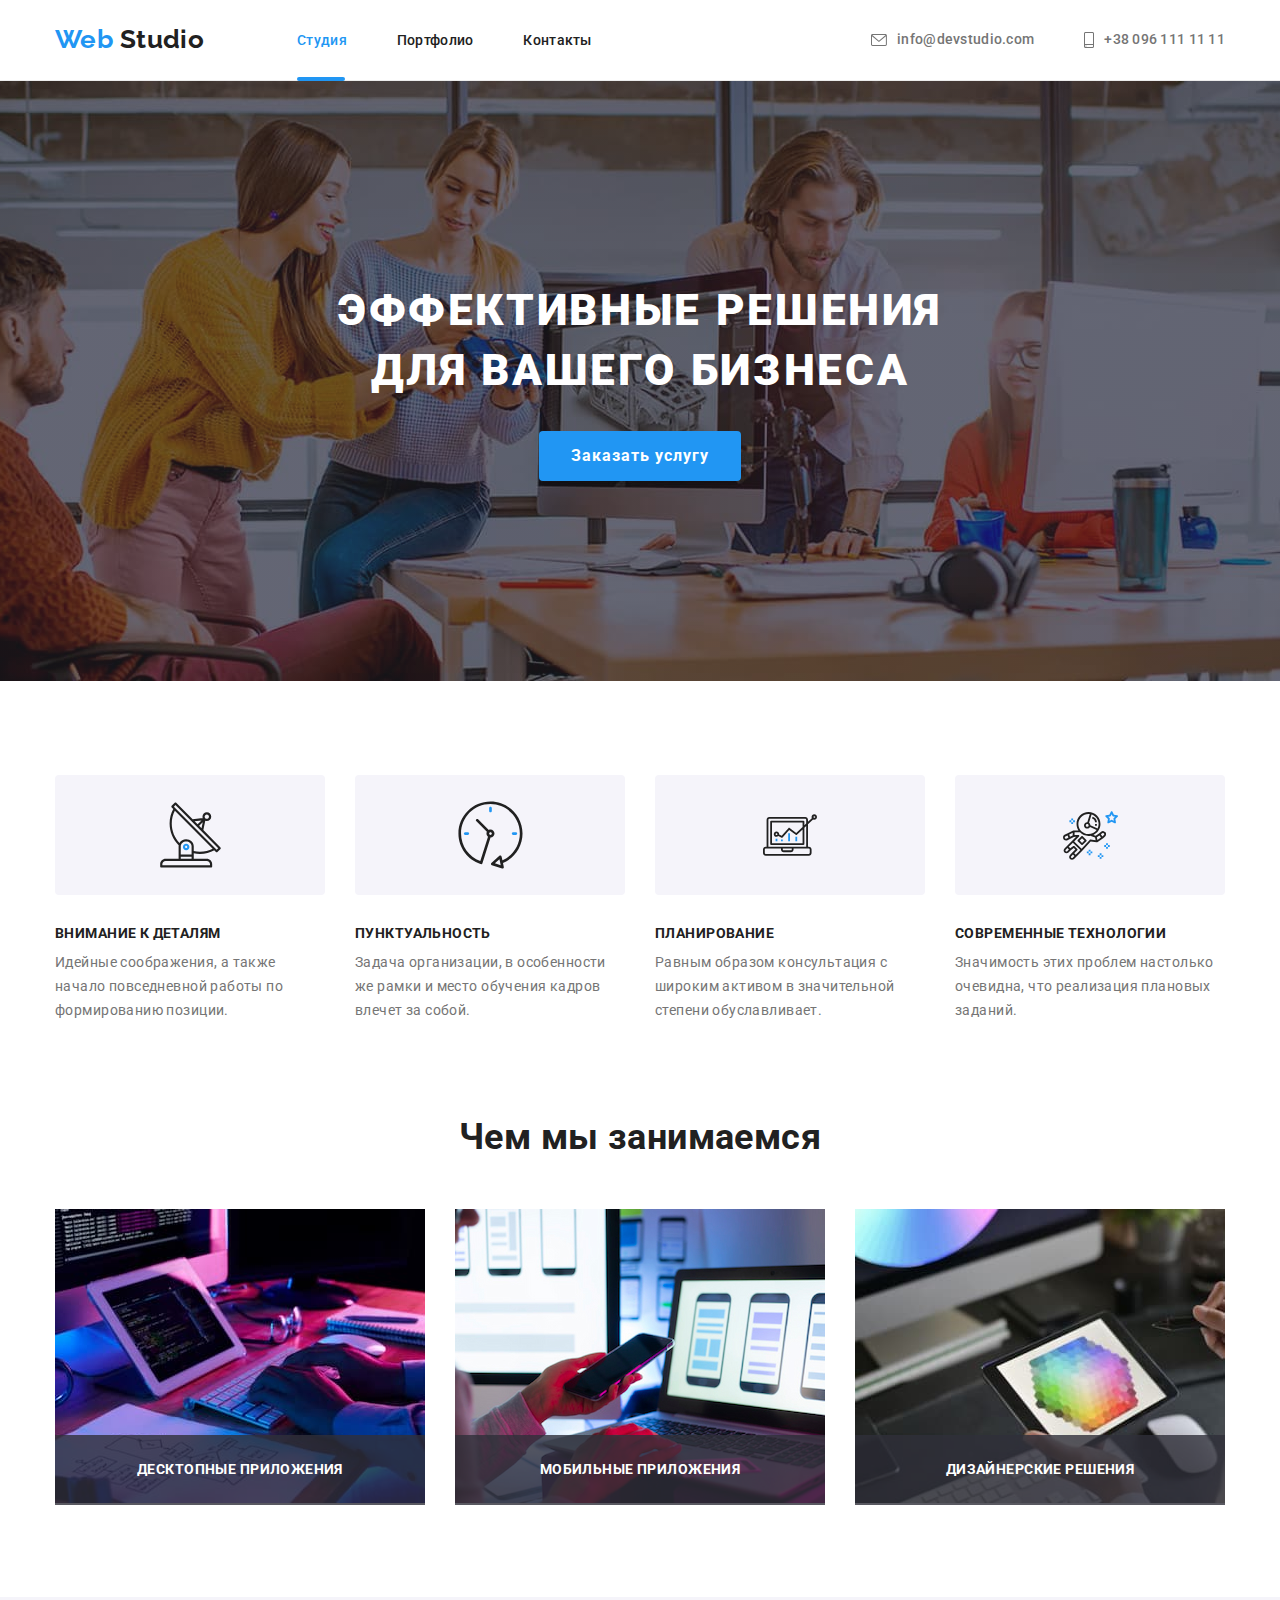
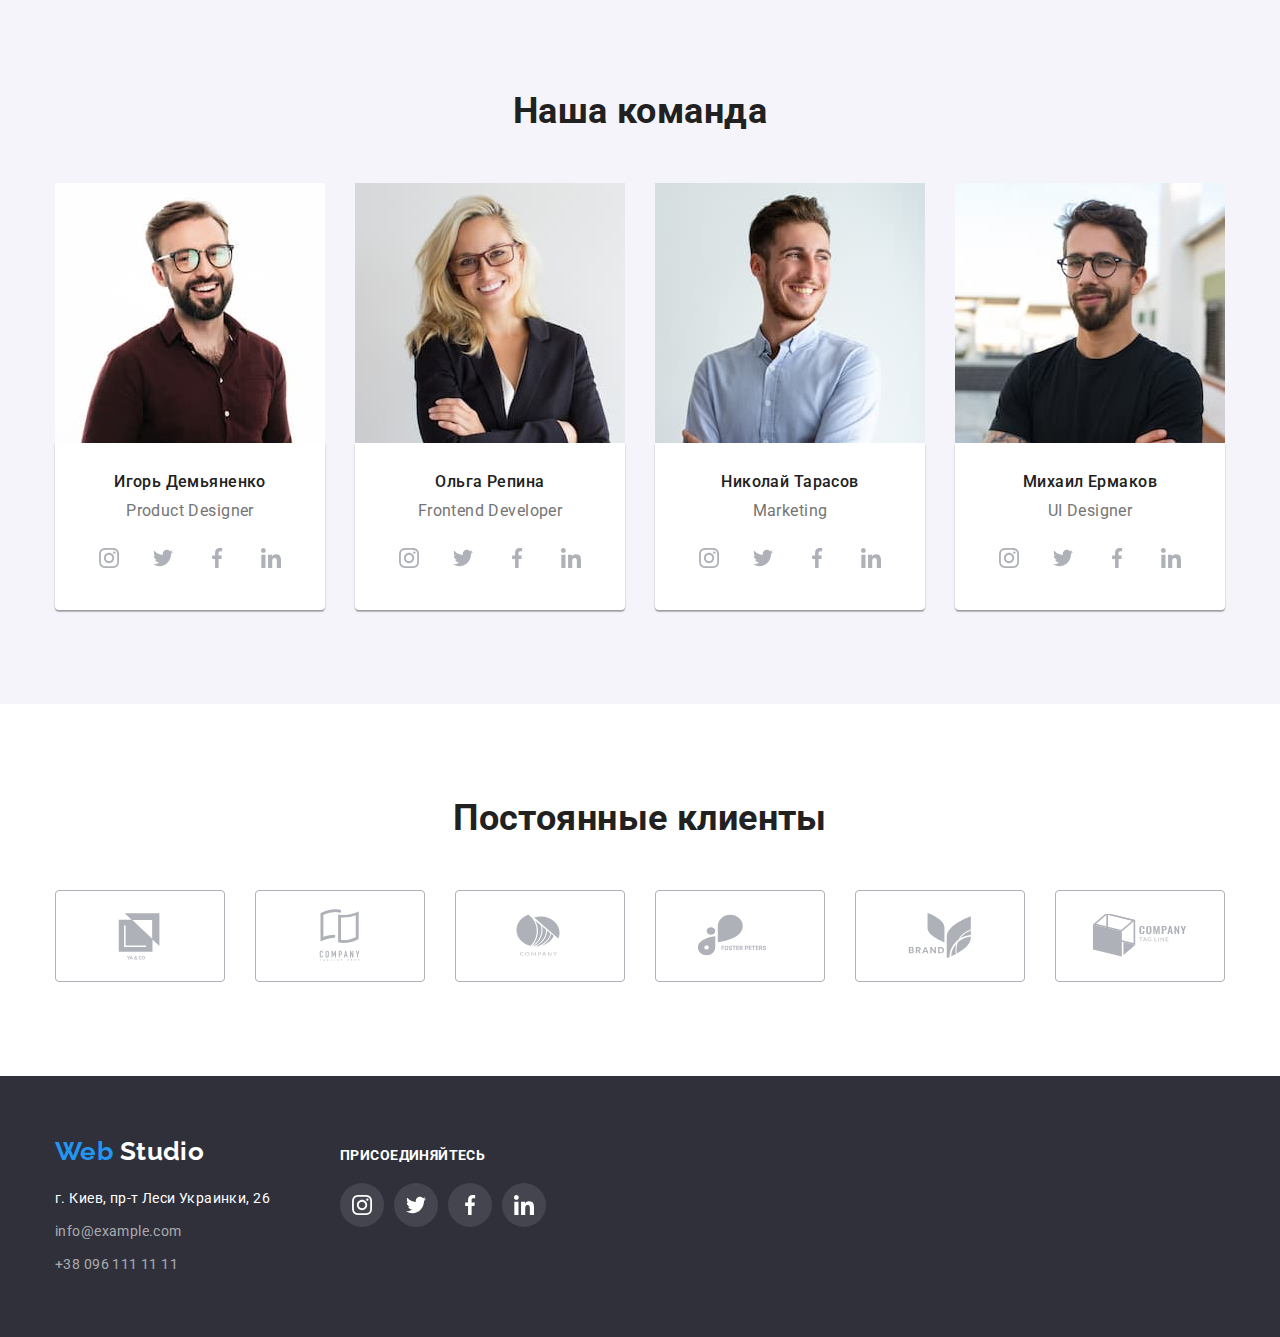
==== index.html @ 9261af8a "basic elements" ====
<!DOCTYPE html>
<html lang="ru">
  <head>
    <meta charset="UTF-8" />
    <meta name="viewport" content="width=device-width, initial-scale=1.0" />
    <title>Homework 1 Web Studio</title>
    <link
      rel="stylesheet"
      href="https://cdnjs.cloudflare.com/ajax/libs/modern-normalize/1.1.0/modern-normalize.css"
      integrity="sha512-Y0MM+V6ymRKN2zStTqzQ227DWhhp4Mzdo6gnlRnuaNCbc+YN/ZH0sBCLTM4M0oSy9c9VKiCvd4Jk44aCLrNS5Q=="
      crossorigin="anonymous"
      referrerpolicy="no-referrer"
    />
    <link rel="preconnect" href="https://fonts.googleapis.com" />
    <link rel="preconnect" href="https://fonts.googleapis.com" />
    <link rel="preconnect" href="https://fonts.gstatic.com" crossorigin />
    <link
      href="https://fonts.googleapis.com/css2?family=Raleway:wght@700&family=Roboto:wght@400;500;700&display=swap"
      rel="stylesheet"
    />
    <link rel="stylesheet" type="text/css" href="./css/style.css" />
  </head>
  <body>
    <!--Header container-->

    <header>
      <div class="container header-container">
        <nav class="main-nav">
          <a class="logo" href="./index.html" target="_blank" rel="noopener noreferrer">
            Web <span class="logo-studio-second">Studio</span>
          </a>
          <ul class="site-nav">
            <li><a class="in-nav-list current studio" href="2.html">Студия</a></li>
            <li><a class="in-nav-list" href="portfolio.html">Портфолио</a></li>
            <li><a class="in-nav-list" href="4.html">Контакты</a></li>
          </ul>
        </nav>
        <ul class="contacts">
          <li>
            <a class="out-nav-list mail" href="mailto">
              <svg class="out-nav-icon" width="16" height="12">
                <use href="./images/icons.svg#icon-envelope"></use>
              </svg>
              info@devstudio.com
            </a>
          </li>
          <li>
            <a class="out-nav-list" href="tel">
              <svg class="out-nav-icon" width="10" height="16">
                <use href="./images/icons.svg#icon-smartphone"></use>
              </svg>
              +38 096 111 11 11
            </a>
          </li>
        </ul>
      </div>
    </header>

    <!--main conteiner-->
    <main>
      <section class="hero-title-button">
        <div class="container title-container">
          <h1 class="hero-title">Эффективные решения для вашего бизнеса</h1>
          <button class="button-hero" type="button" data-modal-open>Заказать услугу</button>
        </div>
      </section>

      <!--about product section-->
      <section class="section">
        <div class="container">
          <h2 class="hidden-title">Наши приоритеты</h2>
          <ul class="product-list">
            <li>
              <div class="square-product-icon">
                <svg class="product-icon" width="65" height="70">
                  <use href="./images/icons.svg#icon-antenna"></use>
                </svg>
              </div>
              <h3 class="third-title text-title">Внимание к деталям</h3>
              <p class="about-product-p">
                Идейные соображения, а также начало повседневной работы по формированию позиции.
              </p>
            </li>

            <li>
              <div class="square-product-icon">
                <svg class="product-icon" width="67" height="70">
                  <use href="./images/icons.svg#icon-clock"></use>
                </svg>
              </div>
              <h3 class="third-title text-title">Пунктуальность</h3>
              <p class="about-product-p">
                Задача организации, в особенности же рамки и место обучения кадров влечет за собой.
              </p>
            </li>

            <li>
              <div class="square-product-icon">
                <svg class="product-icon" width="70" height="54">
                  <use href="./images/icons.svg#icon-diagram"></use>
                </svg>
              </div>
              <h3 class="third-title text-title">Планирование</h3>
              <p class="about-product-p">
                Равным образом консультация с широким активом в значительной степени обуславливает.
              </p>
            </li>

            <li>
              <div class="square-product-icon">
                <svg class="product-icon" width="55" height="61">
                  <use href="./images/icons.svg#icon-astronaut"></use>
                </svg>
              </div>
              <h3 class="third-title text-title">Современные технологии</h3>
              <p class="about-product-p">
                Значимость этих проблем настолько очевидна, что реализация плановых заданий.
              </p>
            </li>
          </ul>
        </div>
      </section>

      <!--What we do conteiner-->
      <section class="project-section section">
        <div class="container">
          <h2 class="second-title project-title">Чем мы занимаемся</h2>
          <ul class="project-list">
            <li>
              <img src="./images/FB1(1).jpg" alt="development" width="370" />
              <div class="label">
                <p class="project-text">Десктопные приложения</p>
              </div>
            </li>

            <li>
              <img src="./images/FB1(2).jpg" alt="markup" width="370" />
              <div class="label"><p class="project-text">Мобильные приложения</p>
              </div>
            </li>

            <li>
              <img src="./images/FB1(3).jpg" alt="graphics" width="370" />
              <div class="label"><p class="project-text">Дизайнерские решения</p>
              </div>
            </li>
          </ul>
        </div>
      </section>

      <!--Team conteiner-->
      <section class="team-section section">
        <div class="container">
          <h2 class="second-title team-title">Наша команда</h2>
          <ul class="team-list">
            <li class="members">
              <img
                width="270"
                height="260"
                src="./images/FB2(1).jpg"
                alt="product designer of our team"
              />
              <div class="member-card">
                <h3 class="member-title">Игорь Демьяненко</h3>
                <p class="our-team-p">Product Designer</p>
                <ul class="social-network-list">
                  <li class="social-network-link">
                    <a class="social-network" href="">
                      <svg class="icon-social" width="20" height="20">
                        <use href="./images/icons.svg#icon-instagram"></use>
                      </svg>
                    </a>
                  </li>
                  <li class="social-network-link">
                    <a class="social-network" href="">
                      <svg class="icon-social" width="20" height="20">
                        <use href="./images/icons.svg#icon-twitter"></use>
                      </svg>
                    </a>
                  </li>
                  <li class="social-network-link">
                    <a class="social-network" href="">
                      <svg class="icon-social" width="20" height="20">
                        <use href="./images/icons.svg#icon-facebook"></use>
                      </svg>
                    </a>
                  </li>
                  <li class="social-network-link">
                    <a class="social-network" href="">
                      <svg class="icon-social" width="20" height="20">
                        <use href="./images/icons.svg#icon-linkedin"></use>
                      </svg>
                    </a>
                  </li>
                </ul>
              </div>
            </li>
            <li class="members">
              <img
                width="270"
                height="260"
                src="./images/FB2(2).jpg"
                alt="frontend developer of our team"
              />
              <div class="member-card">
                <h3 class="member-title">Ольга Репина</h3>
                <p class="our-team-p">Frontend Developer</p>
                <ul class="social-network-list">
                  <li class="social-network-link">
                    <a class="social-network" href="">
                      <svg class="icon-social" width="20" height="20">
                        <use href="./images/icons.svg#icon-instagram"></use>
                      </svg>
                    </a>
                  </li>
                  <li class="social-network-link">
                    <a class="social-network" href="">
                      <svg class="icon-social" width="20" height="20">
                        <use href="./images/icons.svg#icon-twitter"></use>
                      </svg>
                    </a>
                  </li>
                  <li class="social-network-link">
                    <a class="social-network" href="">
                      <svg class="icon-social" width="20" height="20">
                        <use href="./images/icons.svg#icon-facebook"></use>
                      </svg>
                    </a>
                  </li>
                  <li class="social-network-link">
                    <a class="social-network" href="">
                      <svg class="icon-social" width="20" height="20">
                        <use href="./images/icons.svg#icon-linkedin"></use>
                      </svg>
                    </a>
                  </li>
                </ul>
              </div>
            </li>
            <li class="members">
              <img width="270" height="260" src="./images/FB2(3).jpg" alt="marketing of our team" />
              <div class="member-card">
                <h3 class="member-title">Николай Тарасов</h3>
                <p class="our-team-p">Marketing</p>
                <ul class="social-network-list">
                  <li class="social-network-link">
                    <a class="social-network" href="">
                      <svg class="icon-social" width="20" height="20">
                        <use href="./images/icons.svg#icon-instagram"></use>
                      </svg>
                    </a>
                  </li>
                  <li class="social-network-link">
                    <a class="social-network" href="">
                      <svg class="icon-social" width="20" height="20">
                        <use href="./images/icons.svg#icon-twitter"></use>
                      </svg>
                    </a>
                  </li>
                  <li class="social-network-link">
                    <a class="social-network" href="">
                      <svg class="icon-social" width="20" height="20">
                        <use href="./images/icons.svg#icon-facebook"></use>
                      </svg>
                    </a>
                  </li>
                  <li class="social-network-link">
                    <a class="social-network" href="">
                      <svg class="icon-social" width="20" height="20">
                        <use href="./images/icons.svg#icon-linkedin"></use>
                      </svg>
                    </a>
                  </li>
                </ul>
              </div>
            </li>
            <li class="members">
              <img
                width="270"
                height="260"
                src="./images/FB2(4).jpg"
                alt="UI designer of our team"
              />
              <div class="member-card">
                <h3 class="member-title">Михаил Ермаков</h3>
                <p class="our-team-p">UI Designer</p>
                <ul class="social-network-list">
                  <li class="social-network-link">
                    <a class="social-network" href="">
                      <svg class="icon-social" width="20" height="20">
                        <use href="./images/icons.svg#icon-instagram"></use>
                      </svg>
                    </a>
                  </li>
                  <li class="social-network-link">
                    <a class="social-network" href="">
                      <svg class="icon-social" width="20" height="20">
                        <use href="./images/icons.svg#icon-twitter"></use>
                      </svg>
                    </a>
                  </li>
                  <li class="social-network-link">
                    <a class="social-network" href="">
                      <svg class="icon-social" width="20" height="20">
                        <use href="./images/icons.svg#icon-facebook"></use>
                      </svg>
                    </a>
                  </li>
                  <li class="social-network-link">
                    <a class="social-network" href="">
                      <svg class="icon-social" width="20" height="20">
                        <use href="./images/icons.svg#icon-linkedin"></use>
                      </svg>
                    </a>
                  </li>
                </ul>
              </div>
            </li>
          </ul>
        </div>
      </section>

      <!-- Clients section-->

      <section class="section">
        <div class="conteiner">
          <h2 class="second-title">Постоянные клиенты</h2>
          <ul class="clients-list">
            <li class="clients-company">
              <a class="company-item" href="Client1">
                <svg class="clients-logo" width="106" height="60">
                  <use href="./images/icons.svg#icon-Logo1"></use>
                </svg>
              </a>
            </li>
            <li class="clients-company">
              <a class="company-item" href="Client1">
                <svg class="clients-logo" width="106" height="60">
                  <use href="./images/icons.svg#icon-Logo2"></use>
                </svg>
              </a>
            </li>
            <li class="clients-company">
              <a class="company-item" href="Client1">
                <svg class="clients-logo" width="106" height="60">
                  <use href="./images/icons.svg#icon-Logo3"></use>
                </svg>
              </a>
            </li>
            <li class="clients-company">
              <a class="company-item" href="Client1">
                <svg class="clients-logo" width="106" height="60">
                  <use href="./images/icons.svg#icon-Logo4"></use>
                </svg>
              </a>
            </li>
            <li class="clients-company">
              <a class="company-item" href="Client1">
                <svg class="clients-logo" width="106" height="60">
                  <use href="./images/icons.svg#icon-Logo5"></use>
                </svg>
              </a>
            </li>
            <li class="clients-company">
              <a class="company-item" href="Client1">
                <svg class="clients-logo" width="106" height="60">
                  <use href="./images/icons.svg#icon-Logo6"></use>
                </svg>
              </a>
            </li>
          </ul>
        </div>
      </section>
    </main>

    <!--footer conteiner-->
    <footer class="footer-conteiner">
      <div class="container">
        <div class="footer-block">
          <div class="adress-block">
            <a class="logof" href="./index.html" target="_blank" rel="noopener noreferrer">
              Web <span class="logo-studio-second-footer">Studio</span>
            </a>
            <address>
              <ul class="adress-list">
                <li>
                  <a
                    class="adress-conteiner address-link"
                    href="https://bit.ly/3pXMvUd"
                    target="_blank"
                    rel="noopener noreferrer"
                  >
                    г. Киев, пр-т Леси Украинки, 26
                  </a>
                </li>
                <li>
                  <a class="contact-conteiner address-link" href="mailto:info@devstudio.com"
                    >info@example.com</a
                  >
                </li>
                <li>
                  <a class="contact-conteiner address-link" href="tel:+380961111111">
                    +38 096 111 11 11
                  </a>
                </li>
              </ul>
            </address>
          </div>
          <div class="social-footer">
            <p class="social-p">присоединяйтесь</p>
            <ul class="social-list">
              <li class="social-item">
                <a class="social-link" href="instagram.com">
                  <svg class="social-icon" width="20" height="20">
                    <use href="./images/icons.svg#icon-instagram"></use>
                  </svg>
                </a>
              </li>
              <li class="social-item">
                <a class="social-link" href="twitter.com">
                  <svg class="social-icon" width="20" height="20">
                    <use href="./images/icons.svg#icon-twitter"></use>
                  </svg>
                </a>
              </li>
              <li class="social-item">
                <a class="social-link" href="facebook.com">
                  <svg class="social-icon" width="20" height="20">
                    <use href="./images/icons.svg#icon-facebook"></use>
                  </svg>
                </a>
              </li>
              <li class="social-item">
                <a class="social-link" href="linkedin.com">
                  <svg class="social-icon" width="20" height="20">
                    <use href="./images/icons.svg#icon-linkedin"></use>
                  </svg>
                </a>
              </li>
            </ul>
          </div>
        </div>
      </div>
    </footer>
      <div class="backdrop is-hidden" data-modal>
        <div class="modal">
          <button type="button" data-modal-close class="closed-button">
            <svg class="modal-button" height="11" width="11">
              <use href="./images/icons.svg#icon-button"></use>
            </svg>
          </button>
        </div>
      </div>
      <script src="./js/modal.js"></script>
  </body>
</html>
---- css/style.css ----
:root {
--title-text-color: #212121;
--accent-color: #2196F3;
--text-color: #757575;
--native-color: #FFFFFF;
--footer-contact-color: rgba(255, 255, 255, 0.6);
--dark-bg-color: #2F303A;
--bg-btn-portfolio: #F5F4FA;
--text-btn-color: rgba(0, 0, 0, 0.15);
--card-color: #EEEEEE;
--border-color:#ECECEC;
--icons-color: #AFB1B8;
}

body {
font-family: 'Roboto', Raleway;
font-size: 14px;
background-color: var(--native-color);
letter-spacing: 0.03em;
}

p, h1, h2, h3, ul {
margin: 0;
padding: 0;
list-style: none;
}

img {
display: block;
}

.container {
width: 1200px;
margin-left: auto;
margin-right: auto;
padding-left: 15px;
padding-right: 15px;
}

.section {
padding-top: 94px;
padding-bottom: 94px;
}

/* Header conteiner*/
header {
display: flex;
align-items: center;
margin: auto;
border-bottom: 1px solid var(--border-color);

}

.header-container {
display: flex;
align-items: center;
}

.main-nav {
display: flex;
align-items: center;
margin-right: auto;
}

.logo {
margin-right: 93px;
padding-top: 24px;
padding-bottom: 25px;

font-family: 'Raleway';
font-weight: 700;
font-size: 26px;
line-height: 1.192;
text-decoration: none;
color: var(--accent-color)
}

.logo-studio-second{
color: var(--title-text-color);
}

.logo-studio-second-footer{
color: var(--native-color);
}

.site-nav {
display: flex;
align-items: center;
list-style: none;
padding-left: 0;
margin: 0;
}

.site-nav > li:not(:last-child) {
margin-right: 50px;
}

.in-nav-list{
position: relative;
padding-top: 32px;
padding-bottom: 32px;
font-weight: 500;
line-height: 1.14;
letter-spacing: 0.02em;
color:var(--title-text-color);
text-decoration: none;

transition: color 250ms cubic-bezier(0.4, 0, 0.2, 1);
}
.in-nav-list.current {
color: var(--accent-color);
}

.contacts {
display: flex;
align-items: center;
padding-left: 0;
margin: 0;
}

.in-nav-list.current.studio::after{
display: block;
width: 48px;
height: 4px;
position: absolute;
content: '';
background-color: var(--accent-color);
border-radius: 2px;
margin-top: 29px;
}

.in-nav-list.current.portfolio::after{
display: block;
width: 78px;
height: 4px;
position: absolute;
content: '';
background-color: var(--accent-color);
border-radius: 2px;
margin-top: 29px;
}

.out-nav-list {
display: flex;
align-items: center;
padding-top: 32px;
padding-bottom: 32px;
font-weight: 500;
line-height: 1.14;
letter-spacing: 0.02em;
color: var(--text-color);
text-decoration: none;

transition: color 250ms cubic-bezier(0.4, 0, 0.2, 1);
}

.mail {
margin-right: 50px;
}

.in-nav-list:hover,.in-nav-list:focus,
.out-nav-list:hover, .out-nav-list:focus,
.contact-conteiner:hover, .contact-conteiner:focus,
.adress-conteiner:hover, .adress-conteiner:focus
{
color:var(--accent-color);
}

.out-nav-icon {
margin-right: 10px;
fill: currentColor;
}


/* main conteiner index */
.hero-title-button{
background: var(--dark-bg-color);
background-image: linear-gradient(
to right,
rgba(47, 48, 58, 0.4),
rgba(47, 48, 58, 0.4)),
url(../images/Img.jpg);
background-repeat: no-repeat;
background-size: cover;
background-position: center;
align-items: center;
padding-top: 200px;
padding-bottom: 200px;
max-width: 1600px;
height: 600px;
margin: 0 auto;
}

.title-container {
display: flex;
align-items: center;
flex-direction: column;
}

.hero-title{
margin: 0 auto;
width: 696px;
font-weight: 900;
font-size: 44px;
line-height: 1.36;
text-align: center;
letter-spacing: 0.06em;
color: var(--native-color);
text-transform: uppercase;
}

.button-hero{
margin-top: 30px;
padding: 10px 32px;
border: none;
cursor: pointer;
font-weight: 700;
font-size: 16px;
line-height: 1.88;
display: flex;
align-items: center;
text-align: center;
letter-spacing: 0.06em;
color: var(--native-color);
background: var(--accent-color);
box-shadow: 0px 4px 4px var(--text-btn-color);
border-radius: 4px;
}

/*Title section*/

.second-title{
font-weight: 700;
font-size: 36px;
line-height: 1.166;
text-align: center;
color: var(--title-text-color)
}

.third-title{
font-weight: 700;
font-size: 14px;
line-height: 1.142;
color: var(--title-text-color);

}

.member-title {
font-weight: 500;
font-size: 16px;
line-height: 1.142;
color: var(--title-text-color);
text-align:center
}
.text-title {
text-transform: uppercase;
margin-bottom: 10px;
}

.hidden-title{
display: none;
position: absolute;    
width: 1px;    
height: 1px;   
margin: -1px;   
padding: 0;    
overflow: hidden;   
  border: 0;    
    clip: rect(0 0 0 0); 
}

.portfolio-title {
font-weight: 700;
font-size: 18px;
line-height: 2.000;
letter-spacing: 0.06em;
color: var(--title-text-color)
}

/*about product section*/
.project-section {
padding-top: 0;
}

.product-list {
display: flex;
}

.product-list> li:not(:last-child) {
margin-right: 30px;
}

.about-product-p{
width: 270px;
line-height: 1.71;
color: var(--text-color);
}

.project-title {
margin-bottom: 50px;
}
.project-list {
display: flex;
}

.project-list> li:not(:last-child) {
margin-right: 30px;
}

.project-text{
font-weight: 700;
line-height: 1.14;
letter-spacing: 0.03em;
text-transform: uppercase;
color: var(--native-color);
}

.label{
display: block;
width: 370px;
height: 70px;
text-align: center;
background: rgba(47, 48, 58, 0.8);
padding-top: 27px;
padding-bottom: 27px;
position: absolute;
top:1435px;

}

.team-section {
background-color: var(--bg-btn-portfolio);
margin-top: 0;
margin-bottom: 0;
}

.team-title {
margin-bottom: 50px;
}
.team-list {
display: flex;
}

.our-team-p{
margin-top: 10px;
font-size: 16px;
line-height: 1.187;
text-align: center;
color: var(--text-color);
}

.members {
background: var(--native-color);
width: 270px;
margin-bottom: 0;
}

.members:not(:last-child) {
margin-right: 30px;
}

.member-card {
padding-top: 30px;
padding-bottom: 30px;
border-radius: 0px 0px 4px 4px;
box-shadow: 0px 1px 3px rgba(0, 0, 0, 0.12), 0px 1px 1px rgba(0, 0, 0, 0.14), 0px 2px 1px rgba(0, 0, 0, 0.2);
}

.social-network-list {
display: flex;
justify-content: center;
margin-top: 16px;
}

.social-network-link:not(:last-child) {
margin-right: 10px;
}

.social-network {
display: flex;
justify-content: center;
align-items: center;
color: var(--icons-color);
width: 44px;
height: 44px;
border-radius: 50%;

transition: color 250ms cubic-bezier(0.4, 0, 0.2, 1),
           background-color 250ms cubic-bezier(0.4, 0, 0.2, 1);
}

.social-network:hover,
.social-network:focus {
color: var(--native-color);
background-color: var(--accent-color);
}

.icon-social {
fill: currentColor;
}

/* main conteiner portfolio */
.header-border {
border: 1px solid var(--card-color);
}

.buttons-list {
display: flex;
justify-content: center;
margin-bottom: 50px;
}

.buttons-list >li:not(:last-child) {
margin-right: 8px;
}

.buttons-portfolio:hover{
background: var(--accent-color); 
color: var(--native-color); 
box-shadow: 0px 3px 1px rgba(0, 0, 0, 0.1), 0px 1px 2px rgba(0, 0, 0, 0.08), 0px 2px 2px rgba(0, 0, 0, 0.12);

}

.buttons-portfolio:focus{
background: var(--accent-color);
color: var(--native-color);
box-shadow: 0px 3px 1px rgba(0, 0, 0, 0.1), 0px 1px 2px rgba(0, 0, 0, 0.08), 0px 2px 2px rgba(0, 0, 0, 0.12);
}


.buttons-portfolio{
cursor: pointer;
font-weight: 500;
font-size: 16px;
line-height: 1.62;
text-align: center;
letter-spacing: 0.03em;
border-radius: 4px;
border: none;
padding: 6px 22px;

transition: color 250ms cubic-bezier(0.4, 0, 0.2, 1),
              background-color 250ms cubic-bezier(0.4, 0, 0.2, 1),
              box-shadow 250ms cubic-bezier(0.4, 0, 0.2, 1);
}

.portfolio-list {
display: flex;
flex-wrap: wrap;
}

.portfolio-card {
position: relative;
width: 370px;
margin-right: 30px;
margin-bottom: 30px;
background: var(--native-color);

}

.imgbox-section:hover {
box-shadow: 0px 1px 1px rgba(0, 0, 0, 0.12), 0px 4px 4px rgba(0, 0, 0, 0.06), 1px 4px 6px rgba(0, 0, 0, 0.16);

}

.portfolio-card:nth-child(3n) {
margin-right: 0;
}

.portfolio-card:nth-last-child(-n + 3) {
margin-bottom: 0;
}

.image-card {
padding: 20px 24px 20px 24px;
border-bottom: 1px solid var(--card-color);
border-left: 1px solid var(--card-color);
border-right: 1px solid var(--card-color);
}

.photoes-p{
margin-top: 4px;
font-size: 16px;
line-height: 1.875;
color: var(--text-color);
}

.imgbox-section {
text-decoration: none;
display: inline-block;

transition: box-shadow 250ms cubic-bezier(0.4, 0, 0.2, 1);
}

.overlay-block{
  position: relative;
  overflow: hidden;
}
.card-overlay{
position: absolute;
top: 0;
left: 0;
width: 370px;
height: 294px;
padding: 63px 24px;
opacity: 0;
visibility: hidden;

font-weight: 400;
font-size: 18px;
line-height: 1.56;

color: var(--native-color);
background-color: rgba(33, 150, 243, 0.9);

transform: translateY(100%);
transition: transform 250ms cubic-bezier(0.4, 0, 0.2, 1),
            visibility 250ms cubic-bezier(0.4, 0, 0.2, 1);

}

.imgbox-section:hover .card-overlay {
transform: translateY(0);
opacity: 1;
visibility: visible;
}

/* footer conteiner */

.logof {
display: inline-block;
margin-bottom: 20px;
font-family: 'Raleway';
font-weight: 700;
font-size: 26px;
line-height: 1.192;
text-decoration: none;
color: var(--accent-color)
}

.footer-conteiner{
background: var(--dark-bg-color);
padding-top: 60px;
padding-bottom: 60px;
}

.contact-conteiner{
font-style: normal;
line-height: 1.714;
color: var(--footer-contact-color);
text-decoration: none;

transition: color 250ms cubic-bezier(0.4, 0, 0.2, 1);
}

.adress-conteiner{
font-style: normal;
line-height: 1.714;
color: var(--native-color);
text-decoration: none;

transition: color 250ms cubic-bezier(0.4, 0, 0.2, 1);
}

.address-link {
display: inline-block;
}

.adress-list> li:not(:last-child) {
margin-bottom: 9px;
}
.footer-block{
display: flex;
flex-wrap: wrap;
align-items: baseline;
}

.social-footer {
margin-left: 70px;
justify-content: center;
}

.social-p {
font-weight: 700;
font-size: 14px;
line-height: 1.142;
letter-spacing: 0.03em;
text-transform: uppercase;
color:var(--native-color);
margin-bottom: 20px;
}

/* Icons section*/

.clients-list{
margin-top: 50px;
display: flex;
justify-content: center;
align-items: center;
}

.clients-list> li:not(:last-child) {
margin-right: 30px;
}

.company-item {
display: flex;
justify-content: center;
align-items: center;
width: 170px;
height: 92px;
color: var(--icons-color);
border: 1px solid var(--icons-color);
border-radius: 4px;

transition: color 250ms cubic-bezier(0.4, 0, 0.2, 1),
              border 250ms cubic-bezier(0.4, 0, 0.2, 1);
}

.clients-logo {
fill: currentColor;
}

.company-item:hover, .company-item:focus {
color: var(--accent-color);
border: 1px solid var(--accent-color);
}

.square-product-icon{
display: flex;
justify-content: center;
align-items: center;
width: 270px;
height: 120px;
background: var(--bg-btn-portfolio);
border-radius: 4px;
margin-bottom: 30px;
}

.product-icon {
fill: var(--title-text-color);
}

.social-list {
display: flex;
}
.social-list>li:not(:last-child){
margin-right: 10px;
}

.social-link {
display: flex;
justify-content: center;
align-items: center;
color: var(--native-color);
background-color: rgba(255, 255, 255, 0.1);
width: 44px;
height: 44px;
border-radius: 50%;

transition: background-color 250ms cubic-bezier(0.4, 0, 0.2, 1);
}


.social-icon {
fill: currentColor;
}

.social-link:hover, .social-link:focus {
background-color: var(--accent-color);
}

.backdrop{
position: fixed;
width: 100%;
height: 100%;
left: 0px;
top: 0px;
background-color: rgba(0, 0, 0, 0.2);
z-index: 10;

opacity: 1;
  visibility: visible;
  transition: opacity 250ms cubic-bezier(0.4, 0, 0.2, 1),
              visibility 250ms cubic-bezier(0.4, 0, 0.2, 1);
}

.backdrop.is-hidden{
  opacity: 0;
  pointer-events: none;
  visibility: hidden;
}

.modal{
position: absolute;
width: 528px;
height: 581px;
left: 50%;
top: 50%;
transform: translate(-50%, -50%) scale(1);
background:var(--native-color);
box-shadow: 0px 1px 3px rgba(0, 0, 0, 0.12),
0px 1px 1px rgba(0, 0, 0, 0.14),
0px 2px 1px rgba(0, 0, 0, 0.2);
border-radius: 4px;
z-index: 20;

transition: transform 250ms cubic-bezier(0.4, 0, 0.2, 1);
}

.backdrop.is-hidden .modal{
transform: translate(-50%, -50%) scale(0.5);
}

.closed-button{
margin: 8px 8px 543px 490px;

width: 30px;
height: 30px;

border: 1px solid rgba(0, 0, 0, 0.1);
border-radius: 50%;
cursor: pointer;
}
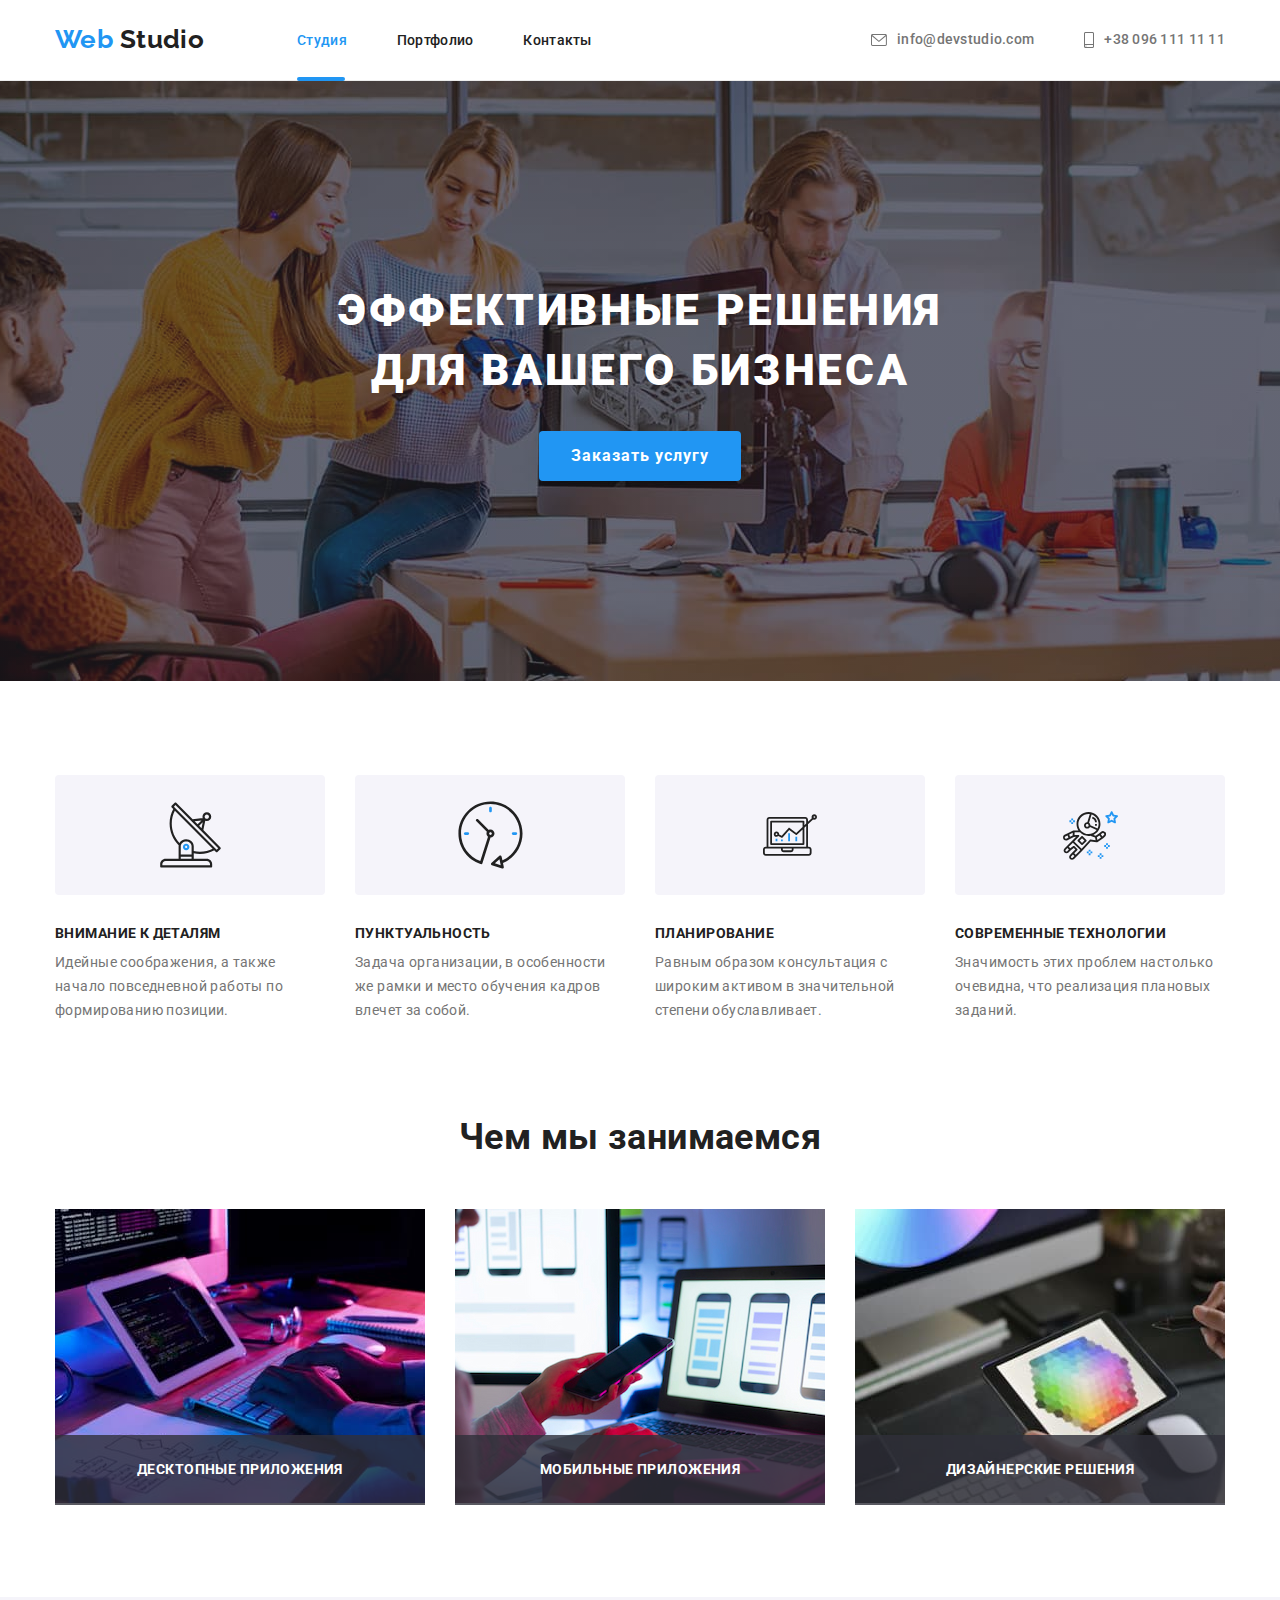
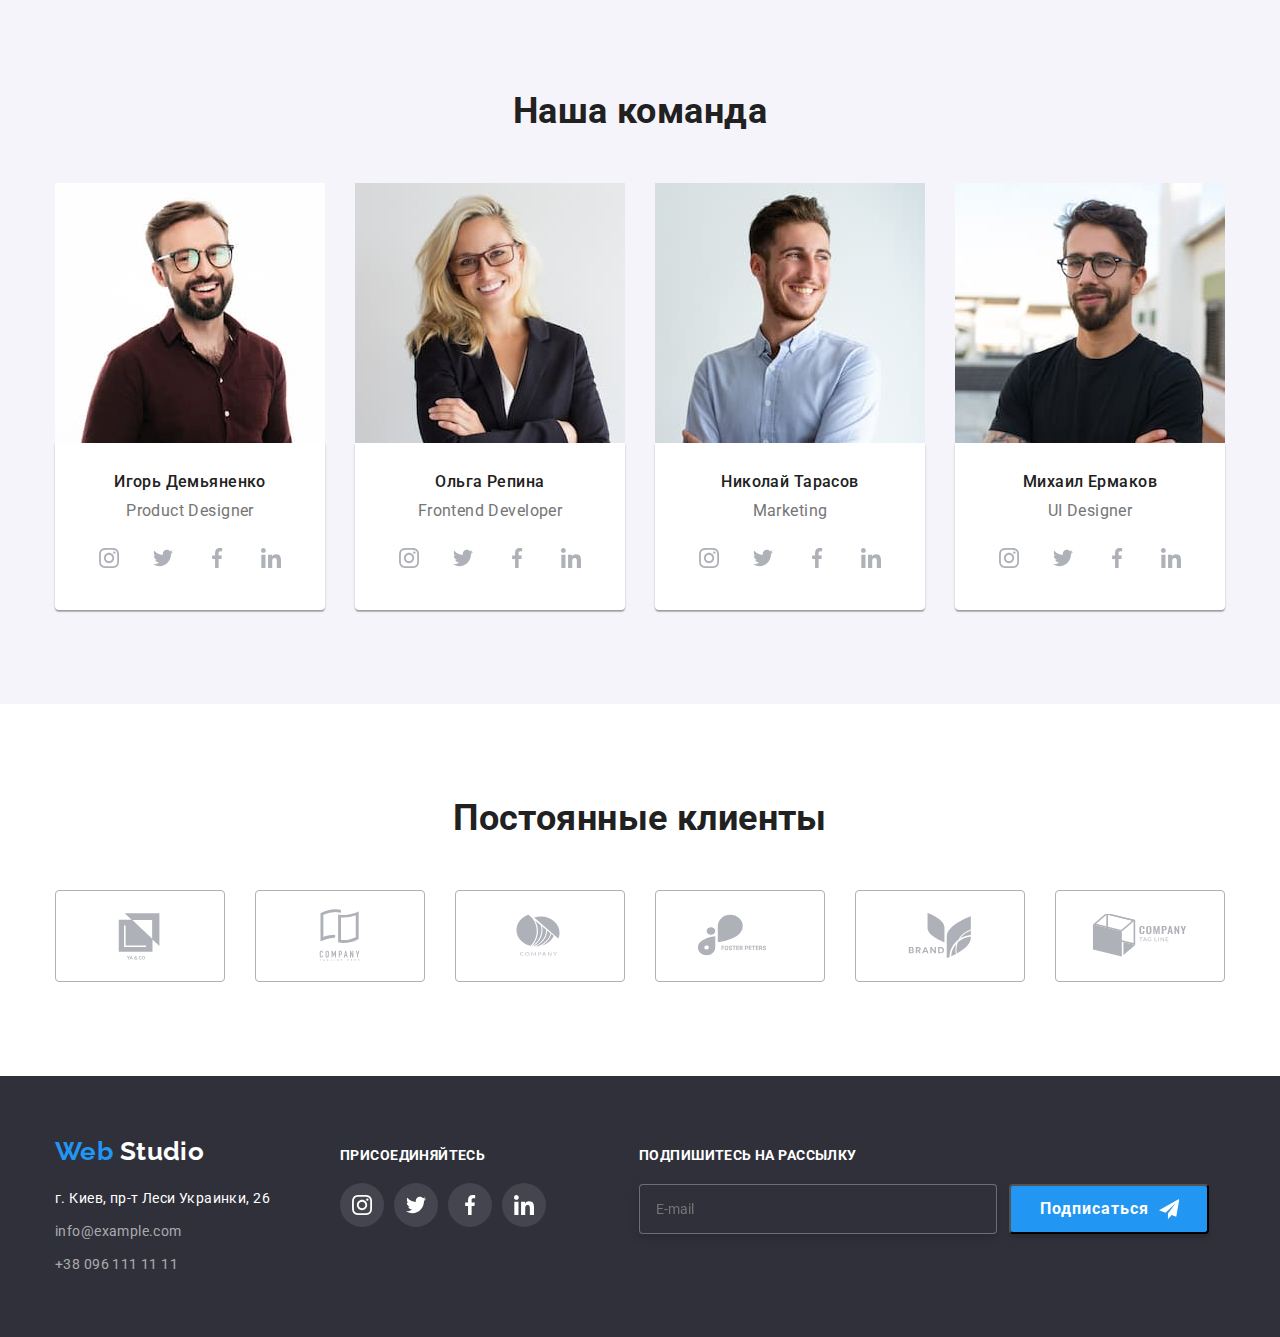
==== commit 7f6fe39d: "rasult" ====
--- a/index.html
+++ b/index.html
@@ -135,14 +135,12 @@
 
             <li>
               <img src="./images/FB1(2).jpg" alt="markup" width="370" />
-              <div class="label"><p class="project-text">Мобильные приложения</p>
-              </div>
+              <div class="label"><p class="project-text">Мобильные приложения</p></div>
             </li>
 
             <li>
               <img src="./images/FB1(3).jpg" alt="graphics" width="370" />
-              <div class="label"><p class="project-text">Дизайнерские решения</p>
-              </div>
+              <div class="label"><p class="project-text">Дизайнерские решения</p></div>
             </li>
           </ul>
         </div>
@@ -439,18 +437,105 @@
               </li>
             </ul>
           </div>
+          <div class="form-footer">
+            <div class="subscribe-element">
+              <h2 class="form-title">Подпишитесь на рассылку</h2>
+              <div class="join-footer">
+                <label for="email-subscribe"></label>
+                <input
+                  class="form-input"
+                  type="email"
+                  name="email"
+                  id="email-subscribe"
+                  placeholder="E-mail"
+                />
+
+                <button type="submit" class="button-subscribe">
+                  Подписаться
+                  <svg class="send-icon" width="16" height="16">
+                    <use href="./images/icons.svg#icon-send"></use>
+                  </svg>
+                </button>
+              </div>
+            </div>
+          </div>
         </div>
       </div>
     </footer>
-      <div class="backdrop is-hidden" data-modal>
-        <div class="modal">
+    <div class="backdrop is-hidden" data-modal>
+      <div class="modal">
+        <div class="head-modal">
           <button type="button" data-modal-close class="closed-button">
             <svg class="modal-button" height="11" width="11">
-              <use href="./images/icons.svg#icon-button"></use>
+              <use href="./images/icons.svg#icon-closed"></use>
             </svg>
           </button>
-        </div>
+          <h2 class="modal-title">Оставьте свои данные, мы вам перезвоним</h2>
+        </div>
+
+        <div class="form-modal">
+          <div class="person">
+            <label class="modal-label" for="form-name">Имя</label>
+            <input
+              class="modal-input"
+              type="text"
+              name="user-name"
+              id="form-name"
+              placeholder=" "
+              required
+            />
+            <svg class="form-svg" width="12" height="12">
+              <use href="./images/icons.svg#icon-person-black"></use>
+            </svg>
+          </div>
+
+          <div class="form-phone">
+            <label class="modal-label" for="form-phone">Телефон</label>
+            <input
+              class="modal-input"
+              type="tel"
+              name="telephone"
+              id="form-phone"
+              placeholder=" "
+            />
+            <svg class="form-svg" width="12" height="12">
+              <use href="./images/icons.svg#icon-phone-black"></use>
+            </svg>
+          </div>
+
+          <div class="form-mail">
+            <label class="modal-label" for="form-mail">Почта</label>
+            <input class="modal-input" type="email" name="E-mail" id="form-mail" placeholder=" " required/>
+            <svg class="form-svg" width="12" height="12">
+              <use href="./images/icons.svg#icon-email-black"></use>
+            </svg>
+          </div>
+
+          <div class="form-comment">
+            <label class="modal-label" for="form-comment">Комментарий</label>
+            <textarea class="textarea"
+              name="comment"
+              rows="10"
+              id="form-comment"
+              placeholder="Введите текст"
+            ></textarea>
+          </div>
+          <div class="check-box">
+            <label class="checkbox">
+              <input class="checkbox-input" type="checkbox" name="checkbox" />
+              <span class="icon-check">
+                <svg class="check-svg" height="15" width="15">
+                  <use href="./images/icons.svg#icon-tick"></use>
+                </svg>
+              </span>
+              Соглашаюсь с рассылкой и принимаю <a class="chek-link" href="#"> Условия договора</a>
+            </label>
+          </div>
+        </div>
+        <button class="modal-submit" type="submit">Отправить</button>
       </div>
-      <script src="./js/modal.js"></script>
+      
+    </div>
+    <script src="./js/modal.js"></script>
   </body>
 </html>
--- a/css/style.css
+++ b/css/style.css
@@ -265,8 +265,8 @@
 margin: -1px;   
 padding: 0;    
 overflow: hidden;   
-  border: 0;    
-    clip: rect(0 0 0 0); 
+border: 0;    
+clip: rect(0 0 0 0); 
 }
 
 .portfolio-title {
@@ -386,7 +386,7 @@
 border-radius: 50%;
 
 transition: color 250ms cubic-bezier(0.4, 0, 0.2, 1),
-           background-color 250ms cubic-bezier(0.4, 0, 0.2, 1);
+        background-color 250ms cubic-bezier(0.4, 0, 0.2, 1);
 }
 
 .social-network:hover,
@@ -440,8 +440,8 @@
 padding: 6px 22px;
 
 transition: color 250ms cubic-bezier(0.4, 0, 0.2, 1),
-              background-color 250ms cubic-bezier(0.4, 0, 0.2, 1),
-              box-shadow 250ms cubic-bezier(0.4, 0, 0.2, 1);
+          background-color 250ms cubic-bezier(0.4, 0, 0.2, 1),
+          box-shadow 250ms cubic-bezier(0.4, 0, 0.2, 1);
 }
 
 .portfolio-list {
@@ -493,8 +493,8 @@
 }
 
 .overlay-block{
-  position: relative;
-  overflow: hidden;
+position: relative;
+overflow: hidden;
 }
 .card-overlay{
 position: absolute;
@@ -515,7 +515,7 @@
 
 transform: translateY(100%);
 transition: transform 250ms cubic-bezier(0.4, 0, 0.2, 1),
-            visibility 250ms cubic-bezier(0.4, 0, 0.2, 1);
+        visibility 250ms cubic-bezier(0.4, 0, 0.2, 1);
 
 }
 
@@ -614,7 +614,7 @@
 border-radius: 4px;
 
 transition: color 250ms cubic-bezier(0.4, 0, 0.2, 1),
-              border 250ms cubic-bezier(0.4, 0, 0.2, 1);
+          border 250ms cubic-bezier(0.4, 0, 0.2, 1);
 }
 
 .clients-logo {
@@ -668,6 +668,73 @@
 
 .social-link:hover, .social-link:focus {
 background-color: var(--accent-color);
+}
+
+.form-title{
+  margin-bottom: 20px;
+font-weight: 700;
+font-size: 14px;
+line-height: 1.14;
+letter-spacing: 0.03em;
+text-transform: uppercase;
+
+color:var(--native-color);
+
+}
+
+.form-footer{
+  width: 570px;
+  margin-left: 93px;
+}
+
+
+.join-footer{
+  display: flex;
+  justify-content: center;
+  align-items: center;
+}
+
+.form-input{ 
+  width: 358px;
+  height: 50px;
+  padding: 15px 16px 15px 16px;
+  display: flex;
+  flex-direction: column;
+  border: 1px solid rgba(255, 255, 255, 0.3);
+box-sizing: border-box;
+filter: drop-shadow(0px 4px 4px rgba(0, 0, 0, 0.15));
+border-radius: 4px;
+background: var(--dark-bg-color);
+}
+
+.button-subscribe {
+cursor: pointer;
+
+margin-left: 12px;
+padding: 10px 28px 10px 29px;
+
+width: 200px;
+height: 50px;
+
+display: flex;
+align-items: center;
+text-align: center;
+letter-spacing: 0.06em;
+
+background-color: var(--accent-color);
+box-shadow: 0px 4px 4px rgba(0, 0, 0, 0.15);
+border-radius: 4px;
+color: var(--native-color);
+font-weight: 700;
+font-size: 16px;
+line-height: 1.88;
+
+}
+
+.send-icon{
+  height: 24px;
+  width: 24px;
+margin-left: 10px;
 }
 
 .backdrop{
@@ -680,15 +747,15 @@
 z-index: 10;
 
 opacity: 1;
-  visibility: visible;
-  transition: opacity 250ms cubic-bezier(0.4, 0, 0.2, 1),
-              visibility 250ms cubic-bezier(0.4, 0, 0.2, 1);
+visibility: visible;
+transition: opacity 250ms cubic-bezier(0.4, 0, 0.2, 1),
+          visibility 250ms cubic-bezier(0.4, 0, 0.2, 1);
 }
 
 .backdrop.is-hidden{
-  opacity: 0;
-  pointer-events: none;
-  visibility: hidden;
+opacity: 0;
+pointer-events: none;
+visibility: hidden;
 }
 
 .modal{
@@ -713,7 +780,9 @@
 }
 
 .closed-button{
-margin: 8px 8px 543px 490px;
+position: absolute;
+margin-left: 490px;
+margin-right: 8px;
 
 width: 30px;
 height: 30px;
@@ -721,6 +790,204 @@
 border: 1px solid rgba(0, 0, 0, 0.1);
 border-radius: 50%;
 cursor: pointer;
-}
-
-
+
+background-color: var(--native-color);
+
+transition: fill 250ms cubic-bezier(0.4, 0, 0.2, 1),
+            border 250ms cubic-bezier(0.4, 0, 0.2, 1);
+}
+
+.modal-button{
+  padding-top: 2px;
+}
+
+.closed-button:hover, .closed-button:focus{
+  fill: var(--accent-color);
+  border: 1px solid var(--accent-color);
+}
+
+.modal-title{
+font-weight: 700;
+font-size: 20px;
+line-height: 1.15;
+text-align: center;
+letter-spacing: 0.03em;
+
+color: var(--title-text-color);
+margin: 32px 40px 2px 40px;
+
+}
+
+.head-modal{
+position: relative;
+display: flex;
+margin-top: 8px;
+}
+
+.form-modal{
+margin-left: 40px;
+margin-right: 40px;
+
+}
+
+.modal-label{
+  display: block;
+  margin-bottom: 4px;
+  margin-top: 10px;
+  font-size: 12px;
+  line-height: 1.166;
+  letter-spacing: 0.01em;
+  color: var(--text-color);
+  
+}
+
+.modal-input{
+  padding: 0 42px;
+  width: 448px;
+  height: 40px;
+justify-content: center;
+border: 1px solid rgba(33, 33, 33, 0.2);
+box-sizing: border-box;
+border-radius: 4px;
+cursor: pointer;
+outline: none;
+transition: border 250ms cubic-bezier(0.4, 0, 0.2, 1);
+}
+
+.modal-input:hover,.modal-input:focus,.modal-input:focus-visible{
+  border: 1px solid var(--accent-color);
+}
+
+.modal-input:hover~.form-svg, .modal-input:focus~.form-svg, .modal-input:focus-visible~.form-svg{
+  color: var(--accent-color);
+}
+.person, .form-phone, .form-mail, .form-comment{
+  display: block;
+  position: relative;
+}
+
+.form-svg{
+position: absolute;
+display: inline-block;
+left: 15px;
+top: 50%;
+width: 18px;
+height: 18px;
+fill: currentColor;
+outline: none;
+transition: fill 250ms cubic-bezier(0.4, 0, 0.2, 1),
+}
+
+.textarea{
+  padding: 12px 16px 12px 16px;
+  margin-bottom: -4px;
+  width: 448px;
+  height: 120px;
+  resize: none;
+
+  border: 1px solid rgba(33, 33, 33, 0.2);
+  box-sizing: border-box;
+  border-radius: 4px;
+
+font-size: 12px;
+line-height: 1.166;
+letter-spacing: 0.01em;
+transition: border 250ms cubic-bezier(0.4, 0, 0.2, 1);
+
+cursor: pointer;
+outline: none;
+}
+
+.textarea:hover, .textarea:focus, .textarea:focus-visible{
+  border: 1px solid var(--accent-color);
+}
+
+.textarea::placeholder{
+font-size: 12px;
+line-height: 1.166;
+letter-spacing: 0.01em;
+color: rgba(117, 117, 117, 0.5);
+margin-top: 0;
+}
+
+ .checkbox-input{
+  position: absolute;
+  -webkit-appearance: none;
+  -moz-appearance: none;
+  appearance: none;
+}   
+
+.checkbox-input:checked + .icon-check {
+  background-color: var(--accent-color);
+  border-color: var(--accent-color);
+} 
+.check-box{
+  margin-bottom: 30px;
+}
+.checkbox{
+  position: absolute;
+  display: flex;
+  align-items: center;
+  padding-left: 20px;
+  margin-left: 12px;
+  margin-top: 20px;
+  height: 24px;
+  width: 425px; 
+ 
+
+  font-size: 14px;
+line-height: 1.71;
+letter-spacing: 0.03em;
+color: var(--text-color);
+
+} 
+
+.chek-link{
+  margin-left: 2px;
+font-size: 14px;
+line-height: 1.71;
+letter-spacing: 0.03em;
+ color: var(--accent-color);
+}
+
+.icon-check{
+  margin-left: -22px;
+  margin-right: 8px;
+width: 16px;
+height: 15px;
+display: inline-block;
+align-items: center;
+justify-content: center;
+border: 1px solid var(--title-text-color);
+background-color: var(--native-color);
+border-radius: 2px;
+}
+
+.check-svg{
+  padding-left: 1px;
+  padding-top: 1px;
+}
+
+.modal-submit{
+  margin: 40px 164px;
+  display: inline-block;
+  width: 200px;
+  height: 50px;
+  padding: 10px 32px;
+
+  font-weight: 700;
+  font-size: 16px;
+  line-height: 1.87;
+  text-align: center;
+  letter-spacing: 0.06em;
+  
+  color: var(--native-color);
+  background-color: var(--accent-color);
+  cursor: pointer;
+  border: 2px solid transparent;
+  border-radius: 4px;
+  box-shadow: 0px 4px 4px rgba(0, 0, 0, 0.15);
+
+  transition: background-color 250ms cubic-bezier(0.4, 0, 0.2, 1);
+}
+
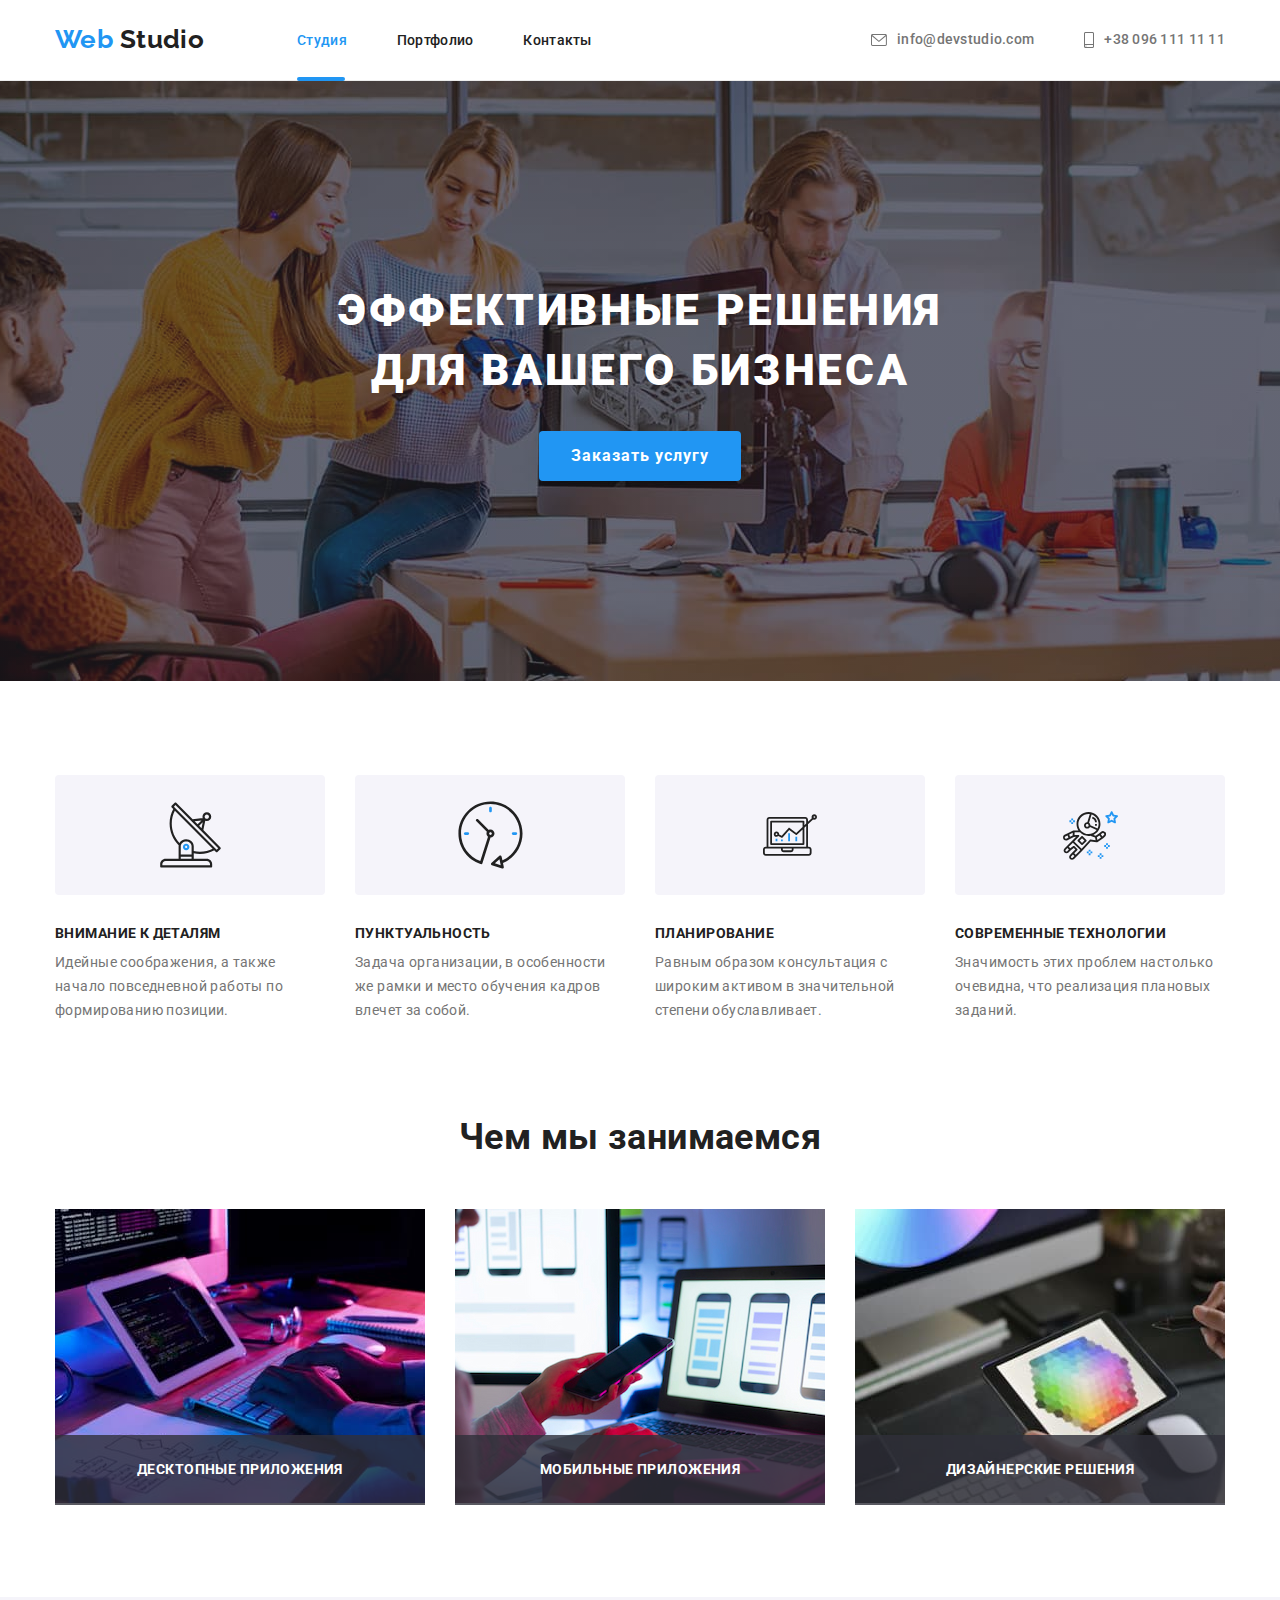
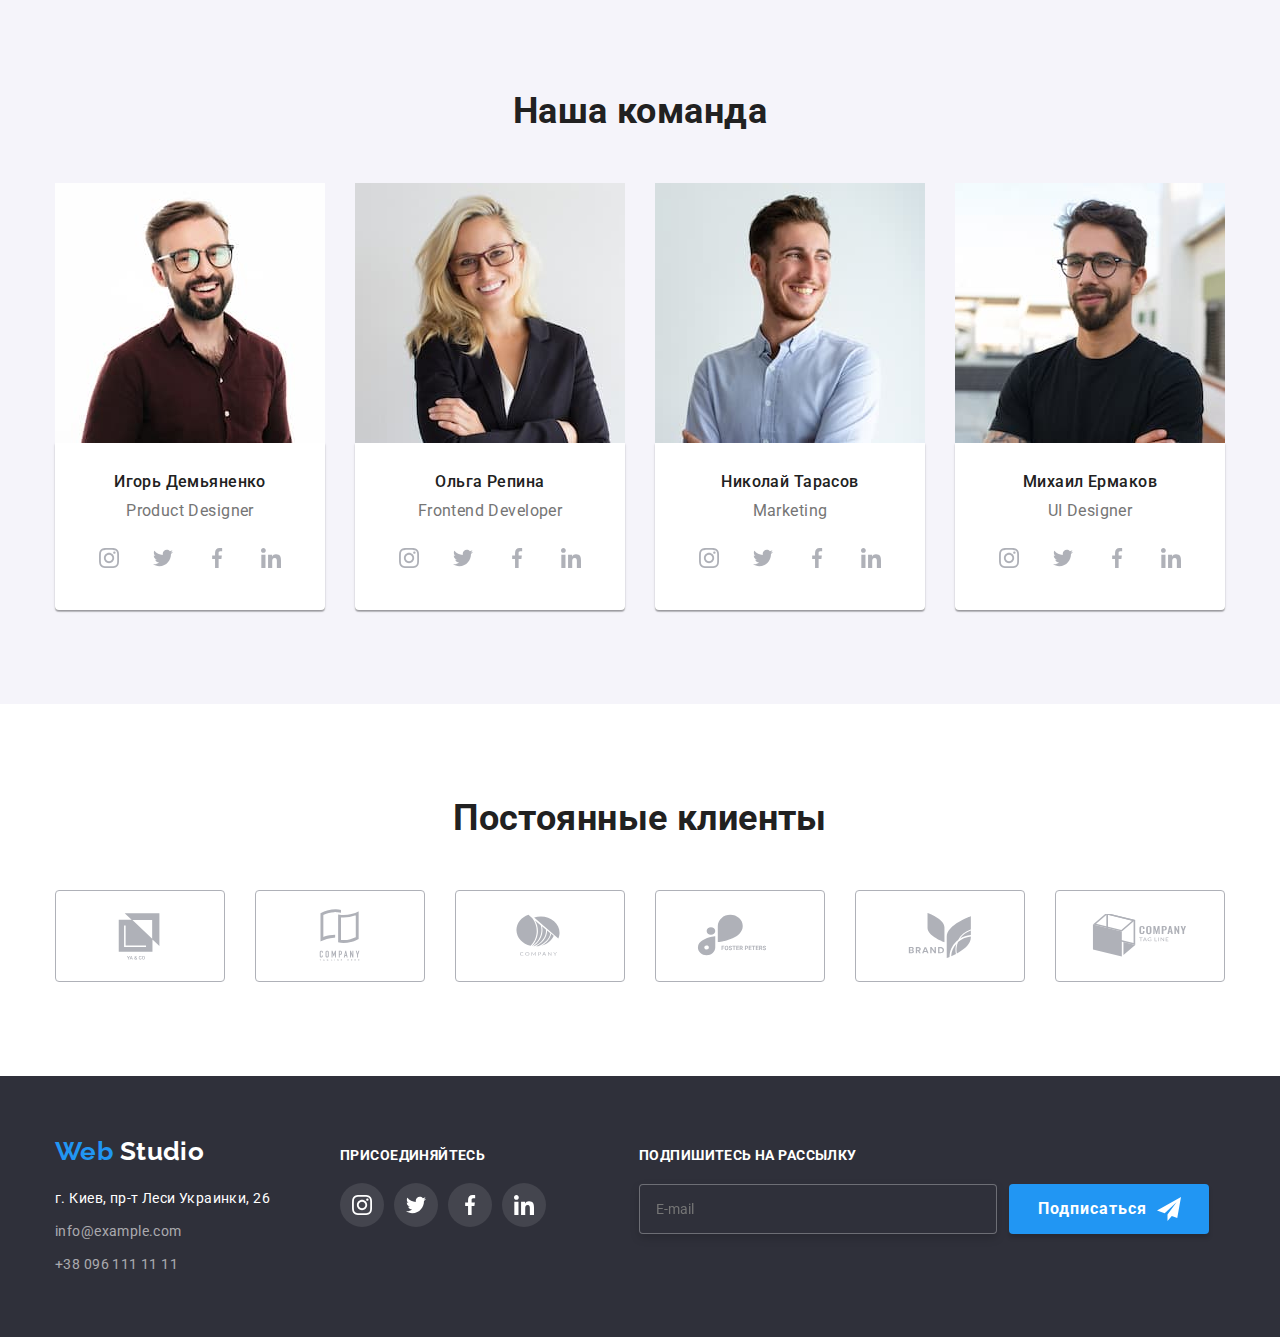
==== commit 26d1c029: "after check" ====
--- a/index.html
+++ b/index.html
@@ -437,9 +437,9 @@
               </li>
             </ul>
           </div>
-          <div class="form-footer">
+          <form class="form-footer">
             <div class="subscribe-element">
-              <h2 class="form-title">Подпишитесь на рассылку</h2>
+              <p class="form-title">Подпишитесь на рассылку</p>
               <div class="join-footer">
                 <label for="email-subscribe"></label>
                 <input
@@ -458,7 +458,7 @@
                 </button>
               </div>
             </div>
-          </div>
+          </form>
         </div>
       </div>
     </footer>
@@ -470,7 +470,7 @@
               <use href="./images/icons.svg#icon-closed"></use>
             </svg>
           </button>
-          <h2 class="modal-title">Оставьте свои данные, мы вам перезвоним</h2>
+          <p class="modal-title">Оставьте свои данные, мы вам перезвоним</p>
         </div>
 
         <div class="form-modal">
--- a/css/style.css
+++ b/css/style.css
@@ -400,9 +400,6 @@
 }
 
 /* main conteiner portfolio */
-.header-border {
-border: 1px solid var(--card-color);
-}
 
 .buttons-list {
 display: flex;
@@ -705,12 +702,14 @@
 filter: drop-shadow(0px 4px 4px rgba(0, 0, 0, 0.15));
 border-radius: 4px;
 background: var(--dark-bg-color);
-}
+color: var(--native-color);
+}
+
 
 .button-subscribe {
 cursor: pointer;
 
-margin-left: 12px;
+margin-left: auto;
 padding: 10px 28px 10px 29px;
 
 width: 200px;
@@ -728,7 +727,7 @@
 font-weight: 700;
 font-size: 16px;
 line-height: 1.88;
-
+border: none;
 }
 
 .send-icon{
@@ -759,6 +758,7 @@
 }
 
 .modal{
+  padding: 40px 40px 40px;
 position: absolute;
 width: 528px;
 height: 581px;
@@ -781,8 +781,8 @@
 
 .closed-button{
 position: absolute;
-margin-left: 490px;
-margin-right: 8px;
+margin-left: 445px;
+margin-top: -27px;
 
 width: 30px;
 height: 30px;
@@ -814,21 +814,15 @@
 letter-spacing: 0.03em;
 
 color: var(--title-text-color);
-margin: 32px 40px 2px 40px;
 
 }
 
 .head-modal{
 position: relative;
 display: flex;
-margin-top: 8px;
-}
-
-.form-modal{
-margin-left: 40px;
-margin-right: 40px;
-
-}
+
+}
+
 
 .modal-label{
   display: block;
@@ -877,7 +871,9 @@
 outline: none;
 transition: fill 250ms cubic-bezier(0.4, 0, 0.2, 1),
 }
-
+.form-modal{
+  margin-bottom: 30px;
+}
 .textarea{
   padding: 12px 16px 12px 16px;
   margin-bottom: -4px;
@@ -925,7 +921,7 @@
   margin-bottom: 30px;
 }
 .checkbox{
-  position: absolute;
+  margin-bottom: 30px;
   display: flex;
   align-items: center;
   padding-left: 20px;
@@ -969,8 +965,8 @@
 }
 
 .modal-submit{
-  margin: 40px 164px;
-  display: inline-block;
+ margin: 0 auto;
+  display: block;
   width: 200px;
   height: 50px;
   padding: 10px 32px;
